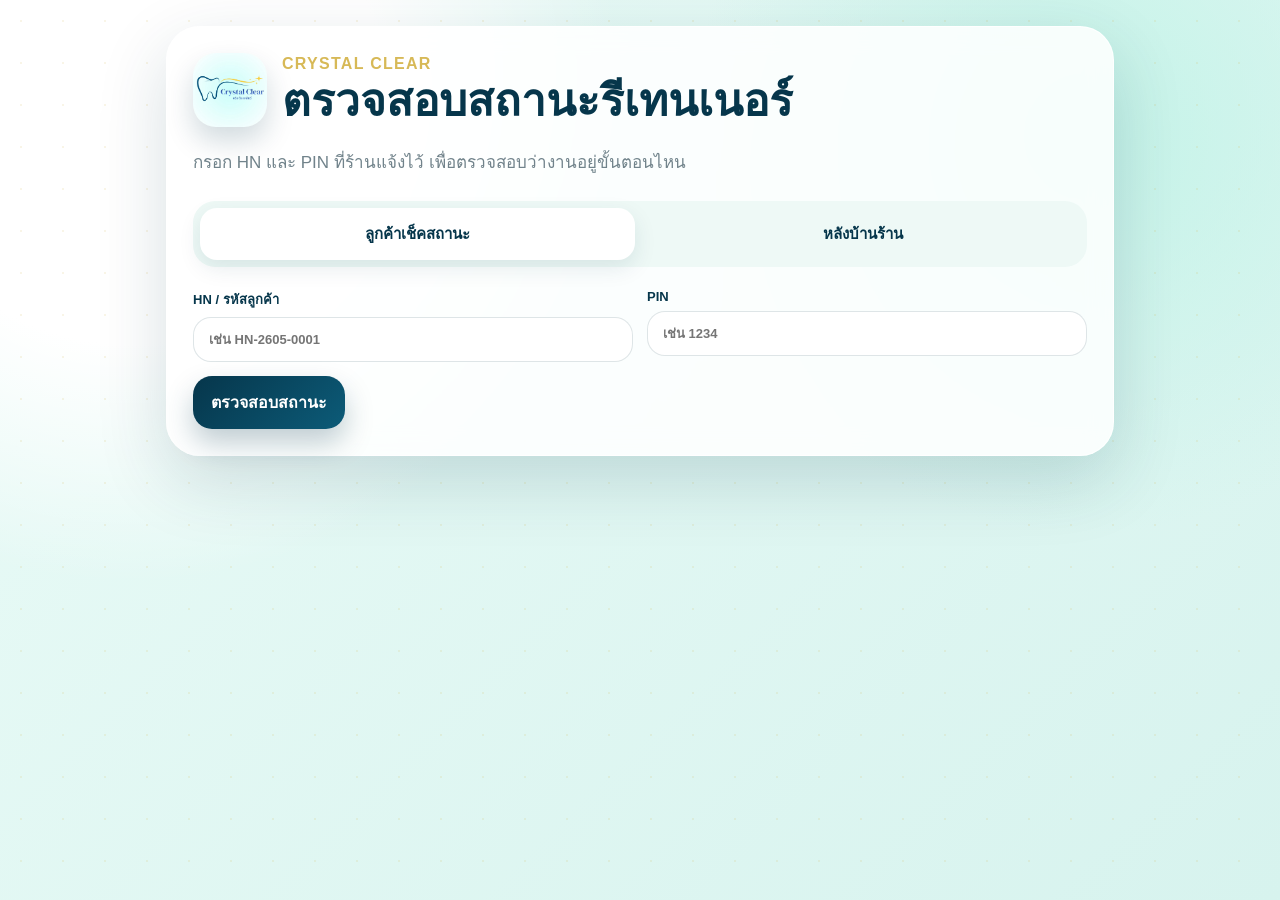
==== index.html @ 6e4cfeb0 "Add files via upload" ====
<!doctype html>
<html lang="th">
<head>
  <meta charset="utf-8" />
  <meta name="viewport" content="width=device-width,initial-scale=1" />
  <title>Crystal Clear | ตรวจสอบสถานะรีเทนเนอร์</title>
  <link rel="stylesheet" href="style.css" />
</head>
<body>
  <main class="page">
    <section class="card hero">
      <div class="brand">
        <img src="[data-uri]" alt="Crystal Clear" />
        <div>
          <p class="eyebrow">Crystal Clear</p>
          <h1>ตรวจสอบสถานะรีเทนเนอร์</h1>
        </div>
      </div>

      <p class="lead">กรอก HN และ PIN ที่ร้านแจ้งไว้ เพื่อตรวจสอบว่างานอยู่ขั้นตอนไหน</p>

      <div class="tabs">
        <button class="tab active" id="customerTab" onclick="switchMode('customer')">ลูกค้าเช็คสถานะ</button>
        <button class="tab" id="adminTab" onclick="switchMode('admin')">หลังบ้านร้าน</button>
      </div>

      <section id="customerBox">
        <div class="form-grid">
          <label>HN / รหัสลูกค้า
            <input id="checkHn" placeholder="เช่น HN-2605-0001" autocomplete="off">
          </label>
          <label>PIN
            <input id="checkPin" placeholder="เช่น 1234" autocomplete="off">
          </label>
        </div>
        <button class="primary" onclick="checkStatus()">ตรวจสอบสถานะ</button>
        <div id="customerResult" class="result hidden"></div>
      </section>

      <section id="adminBox" class="hidden">
        <div id="adminLogin">
          <label>Admin PIN
            <input id="adminPinInput" placeholder="ใส่ PIN หลังบ้าน" autocomplete="off">
          </label>
          <button class="primary" onclick="adminLogin()">เข้าใช้งานหลังบ้าน</button>
          <p class="hint">ค่าเริ่มต้นคือ 2468 เปลี่ยนได้ใน Google Sheet แท็บ Settings</p>
        </div>

        <div id="adminPanel" class="hidden">
          <div class="admin-head">
            <h2>อัปเดตสถานะลูกค้า</h2>
            <button class="secondary" onclick="loadOrders()">รีเฟรช</button>
          </div>

          <div class="quick-add">
            <h3>เพิ่มเคสใหม่</h3>
            <div class="form-grid">
              <label>HN
                <input id="newHn" placeholder="ถ้าเว้นว่าง ระบบสร้างให้">
              </label>
              <label>PIN ลูกค้า
                <input id="newPin" placeholder="เช่น 1234">
              </label>
              <label>ชื่อลูกค้า
                <input id="newName" placeholder="ชื่อลูกค้า">
              </label>
              <label>เบอร์โทร
                <input id="newPhone" placeholder="เบอร์โทร">
              </label>
              <label>สินค้า
                <input id="newProduct" value="Clear Retainer">
              </label>
              <label>สถานะเริ่มต้น
                <select id="newStatus"></select>
              </label>
            </div>
            <label>ข้อความที่ลูกค้าเห็น
              <textarea id="newMessage" rows="2" placeholder="เช่น รับออเดอร์เรียบร้อย ร้านกำลังเตรียมชุดพิมพ์"></textarea>
            </label>
            <label>ขั้นตอนถัดไป
              <textarea id="newNextStep" rows="2" placeholder="เช่น รอร้านจัดส่งชุดพิมพ์"></textarea>
            </label>
            <button class="primary" onclick="createOrder()">เพิ่มเคส</button>
          </div>

          <div class="toolbar">
            <input id="adminSearch" placeholder="ค้นหา HN / ชื่อ / เบอร์" oninput="renderOrders()">
            <select id="adminStatusFilter" onchange="renderOrders()">
              <option value="">ทุกสถานะ</option>
            </select>
          </div>

          <div id="ordersList" class="orders"></div>
        </div>
      </section>
    </section>
  </main>

  <script src="config.js"></script>
  <script src="app.js"></script>
</body>
</html>
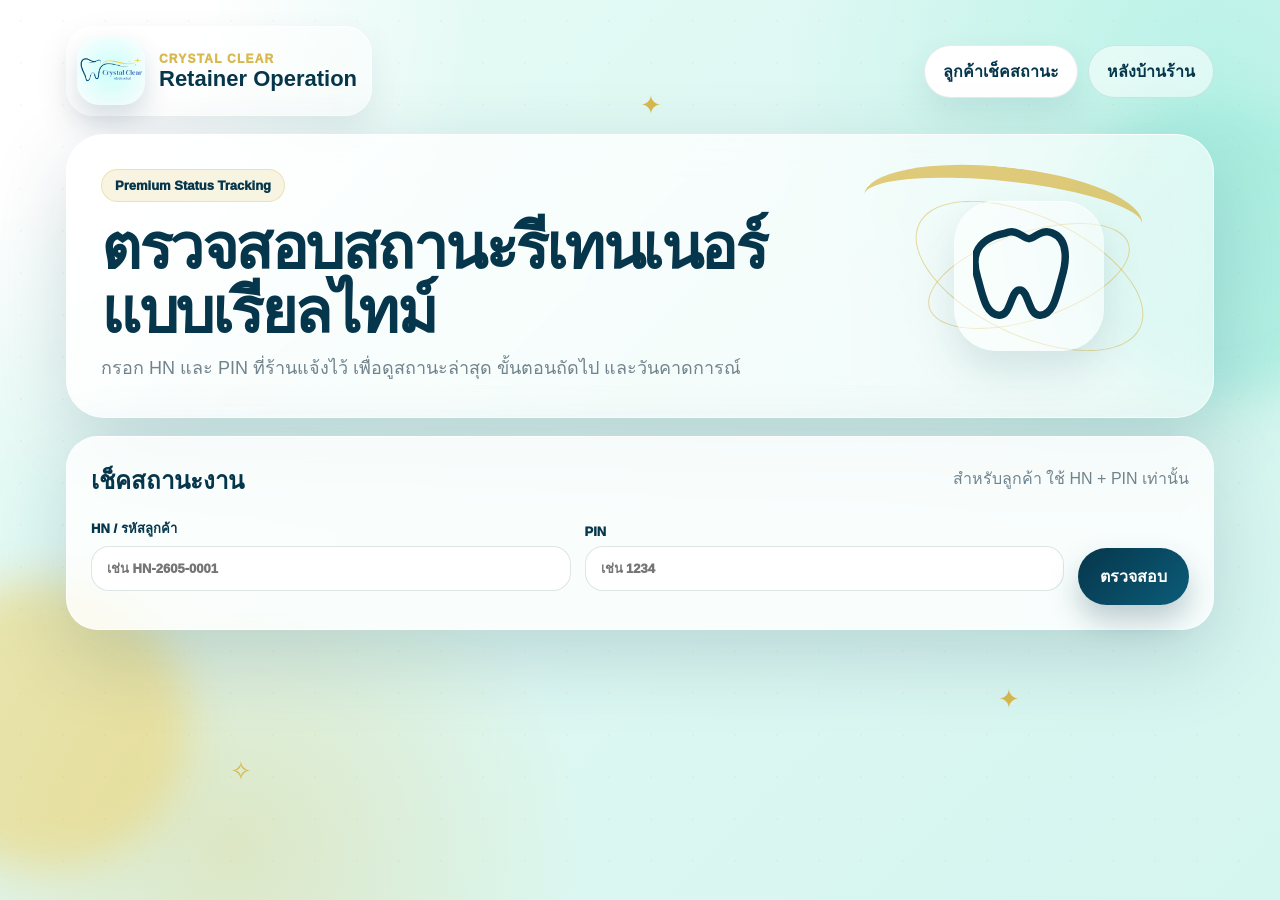
==== commit 744e6bec: "Add files via upload" ====
--- a/index.html
+++ b/index.html
@@ -3,100 +3,244 @@
 <head>
   <meta charset="utf-8" />
   <meta name="viewport" content="width=device-width,initial-scale=1" />
-  <title>Crystal Clear | ตรวจสอบสถานะรีเทนเนอร์</title>
+  <title>Crystal Clear | Retainer Status System</title>
+  <meta name="theme-color" content="#dff8f2" />
   <link rel="stylesheet" href="style.css" />
 </head>
 <body>
-  <main class="page">
-    <section class="card hero">
-      <div class="brand">
-        <img src="[data-uri]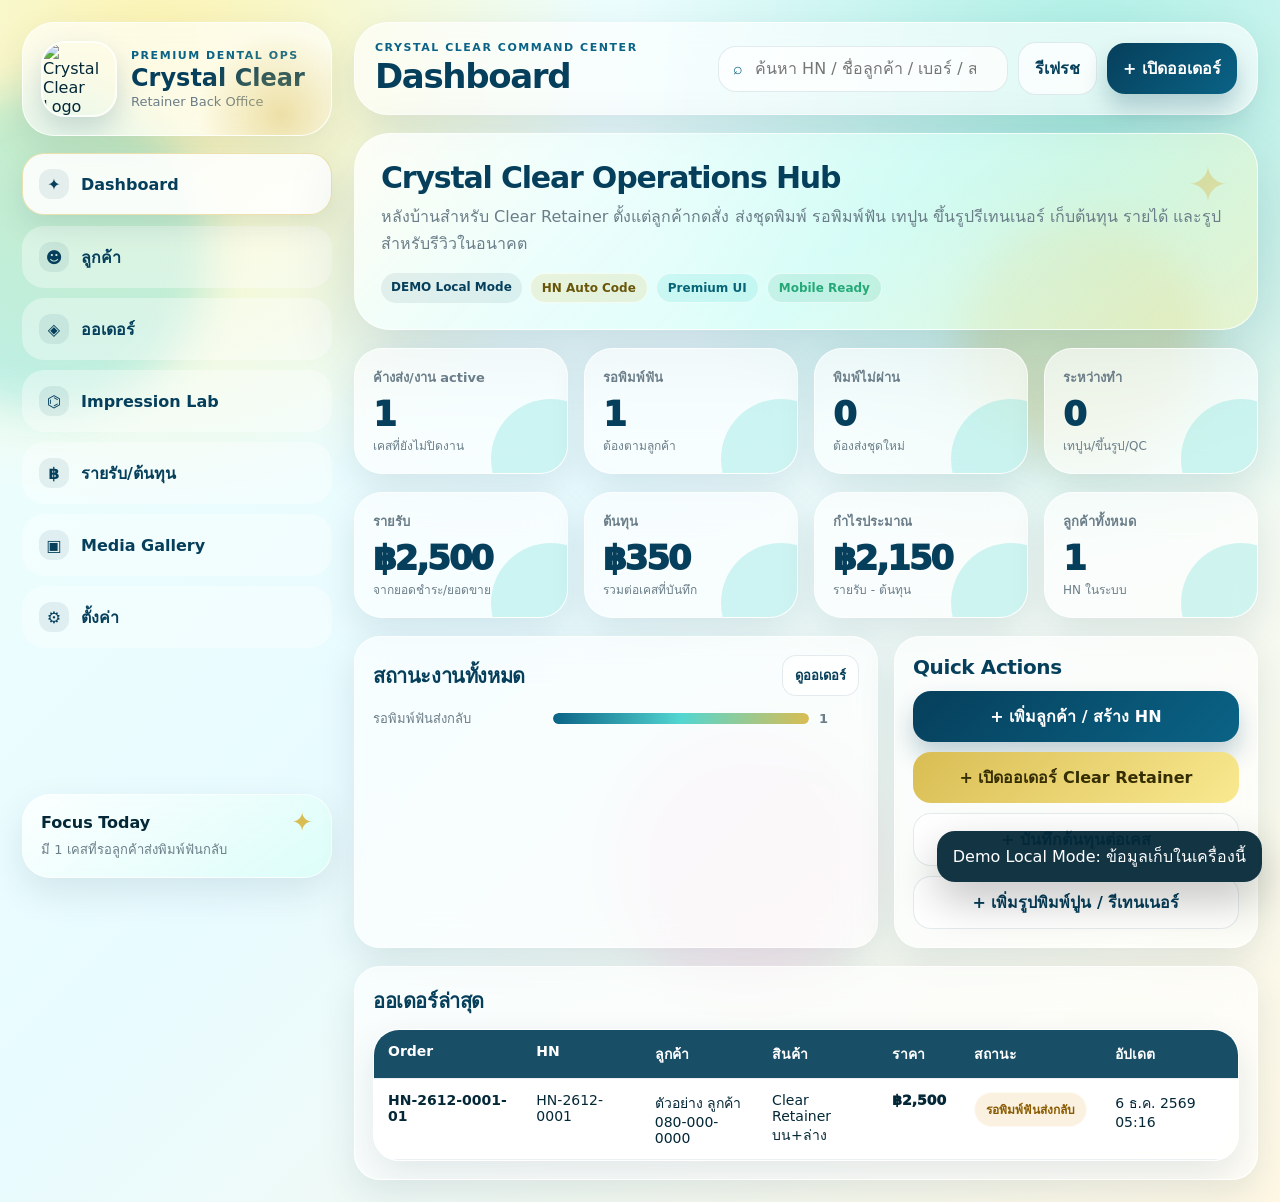
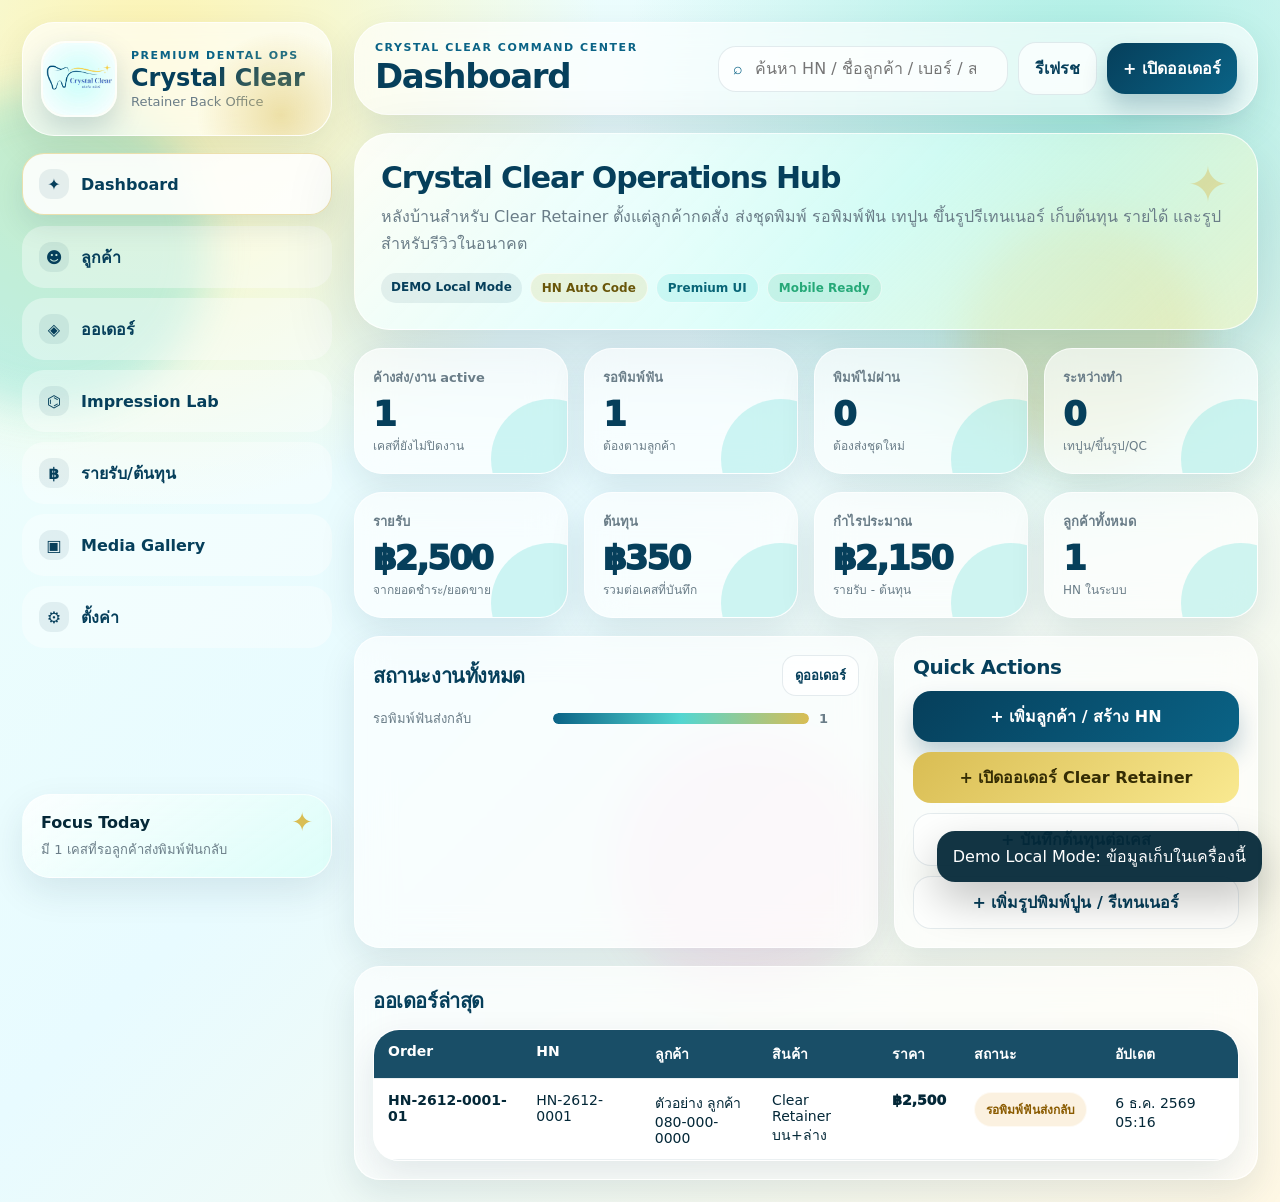
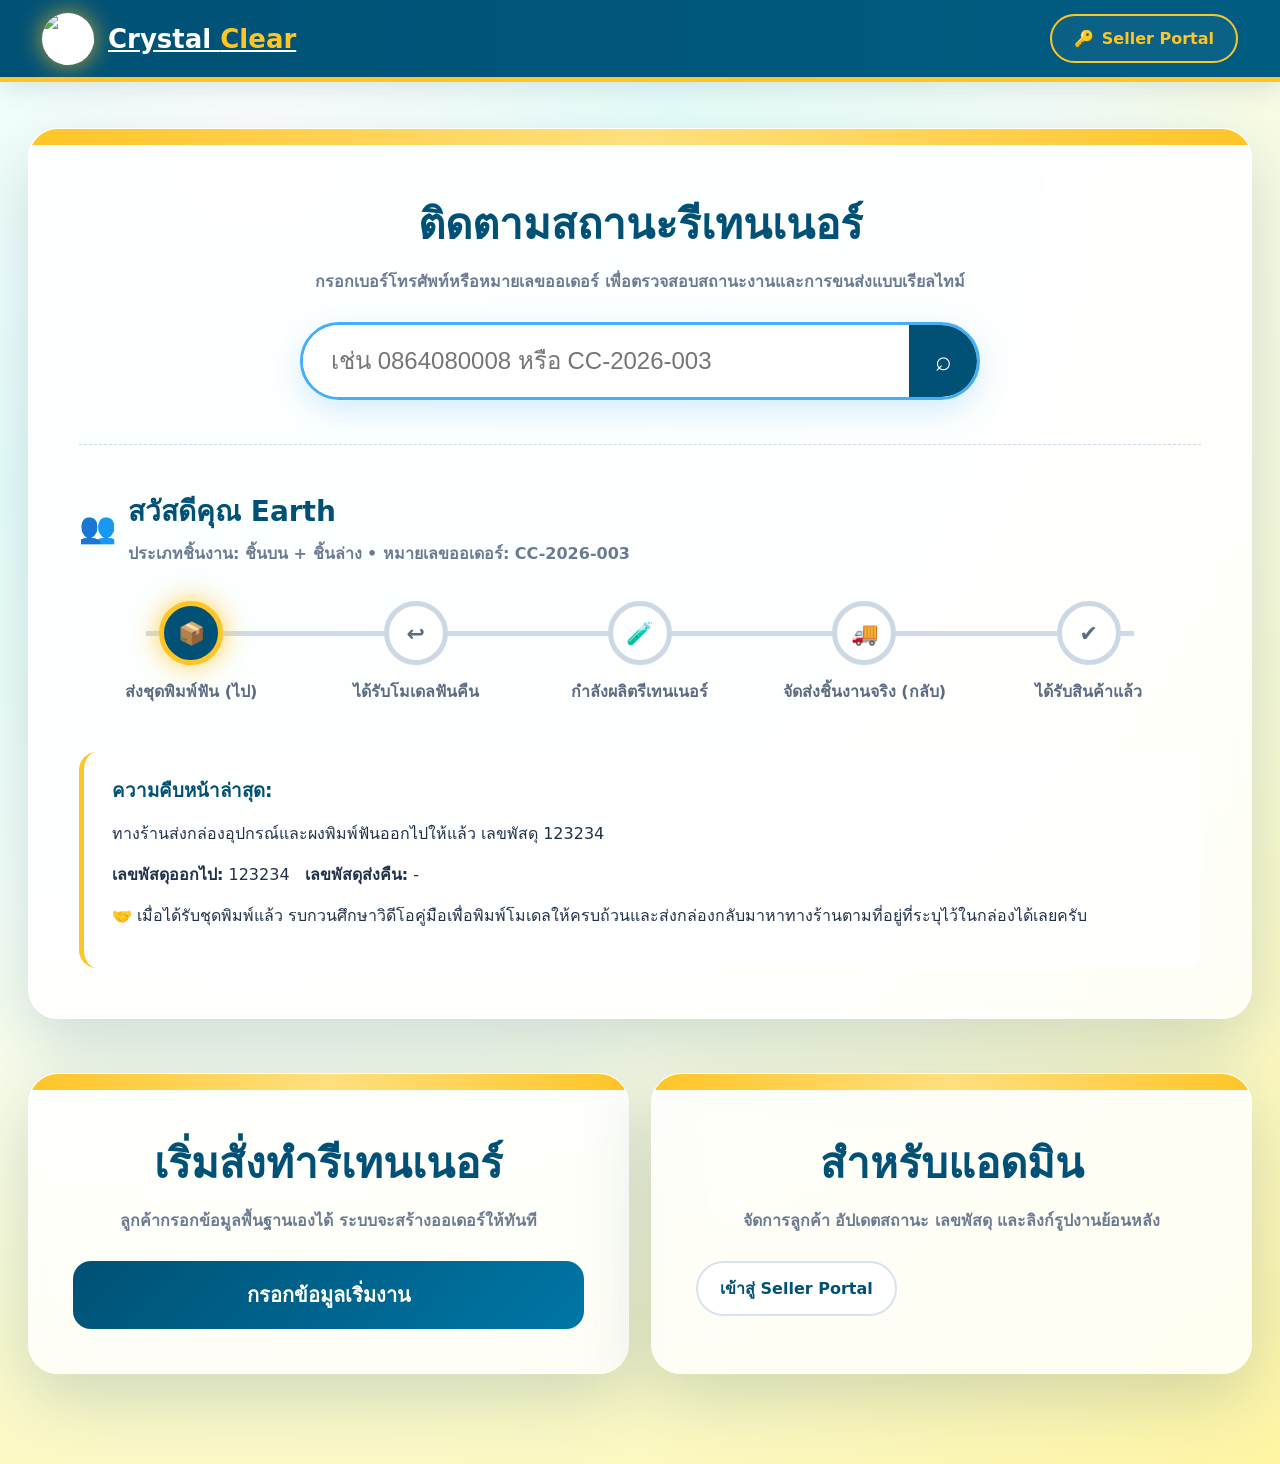
